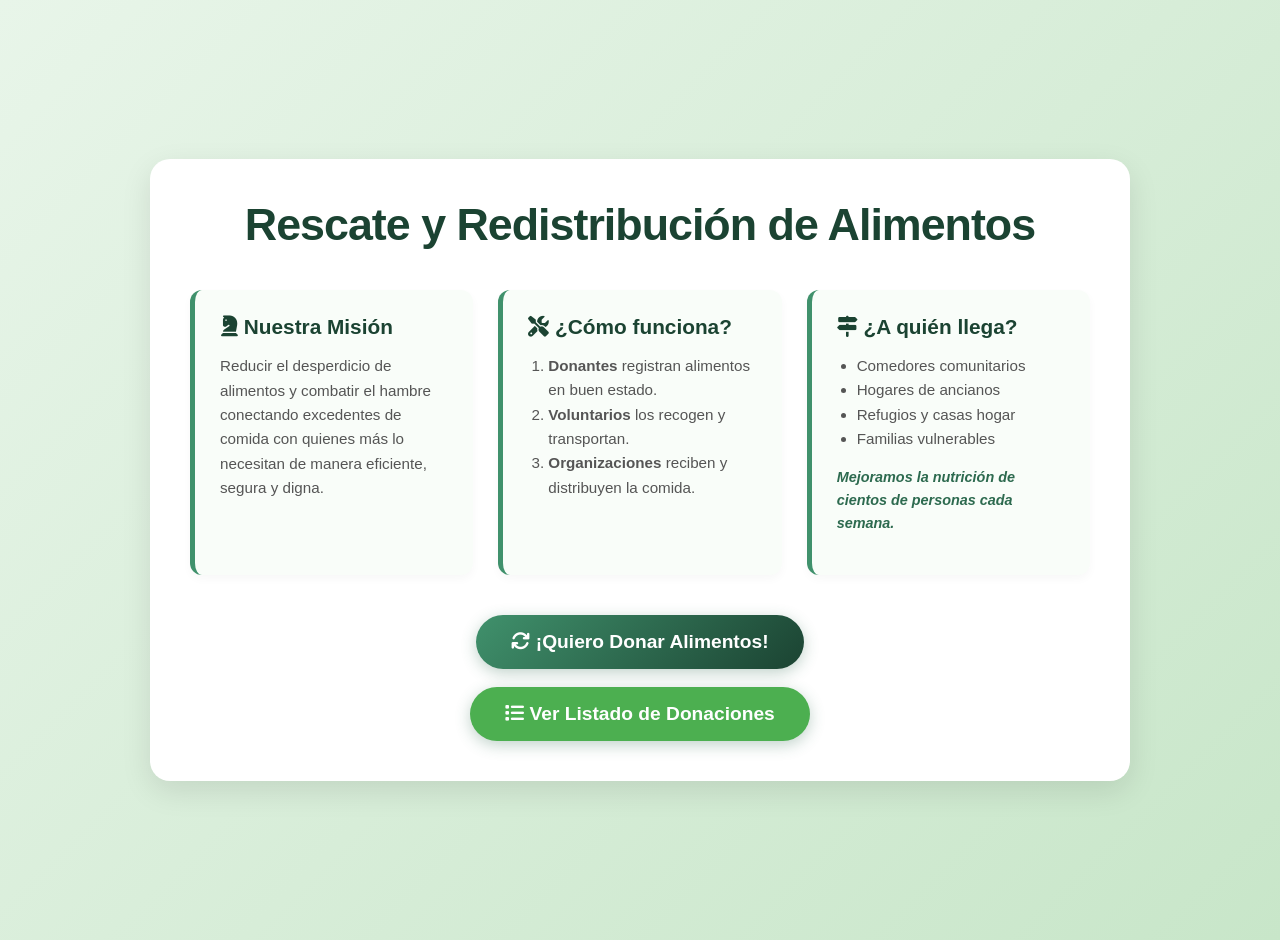
==== templates/index.html @ bda78c98 "Cambios al proyecto Se cambiaron, los iconos, se agrego un archivo donde se guardan los datos y se a" ====
<!DOCTYPE html>
<html lang="es">
<head>
    <meta charset="UTF-8">
    <meta name="viewport" content="width=device-width, initial-scale=1.0">
    <title>EcoMida - Inicio</title>
    <link rel="stylesheet" href="https://cdnjs.cloudflare.com/ajax/libs/font-awesome/6.5.0/css/all.min.css">
    <link rel="stylesheet" href="/static/style.css">
</head>
<body>
    <div class="contenedor">
        <header class="cabecera animar-bajar">
            <h1>Rescate y Redistribución de Alimentos</h1>
            <p class="subtitulo"></p>
        </header>

        <div class="tarjeta-grid">
            <section class="tarjeta animar-subir delay-1">
                <h2><i class="fa-solid fa-chess-knight"></i> Nuestra Misión</h2>
                <p>Reducir el desperdicio de alimentos y combatir el hambre conectando excedentes de comida con quienes más lo necesitan de manera eficiente, segura y digna.</p>
            </section>

            <section class="tarjeta animar-subir delay-2">
                <h2><i class="fa-solid fa-screwdriver-wrench"></i>  ¿Cómo funciona?</h2>
                <ol>
                    <li><strong>Donantes</strong> registran alimentos en buen estado.</li>
                    <li><strong>Voluntarios</strong> los recogen y transportan.</li>
                    <li><strong>Organizaciones</strong> reciben y distribuyen la comida.</li>
                </ol>
            </section>

            <section class="tarjeta animar-subir delay-3">
                <h2><i class="fa-solid fa-signs-post"></i> ¿A quién llega?</h2>
                <ul>
                    <li>Comedores comunitarios</li>
                    <li>Hogares de ancianos</li>
                    <li>Refugios y casas hogar</li>
                    <li>Familias vulnerables</li>
                </ul>
                <p class="impacto">Mejoramos la nutrición de cientos de personas cada semana.</p>
            </section>
        </div>

        <div class="accion animar-subir delay-4">
            <a href="/formulario.html" class="boton-principal"><i class="fa-solid fa-arrows-rotate"></i> ¡Quiero Donar Alimentos!</a>
            <br><br>
        <a href="/listado" class="boton-principal btn-secundario">
            <i class="fa-solid fa-list"></i> Ver Listado de Donaciones
        </a>
        </div>
    </div>
</body>
</html>
---- static/style.css ----
/* Variables de colores para mantener armonía */
:root {
    --verde-oscuro: #1b4332;
    --verde-principal: #2d6a4f;
    --verde-claro: #40916c;
    --fondo-gradiente: linear-gradient(135deg, #e8f5e9 0%, #c8e6c9 100%);
    --blanco: #ffffff;
    --texto: #333333;
}

/* Estilos Generales */
body {
    font-family: 'Poppins', sans-serif;
    background: var(--fondo-gradiente);
    color: var(--texto);
    margin: 0;
    padding: 20px;
    display: flex;
    justify-content: center;
    align-items: center;
    min-height: 100vh;
}

.contenedor {
    background-color: var(--blanco);
    padding: 40px;
    border-radius: 20px;
    box-shadow: 0 10px 30px rgba(0,0,0,0.1);
    max-width: 900px; /* Más ancho para que respiren las tarjetas */
    width: 100%;
}

/* Cabecera */
.cabecera {
    text-align: center;
    margin-bottom: 40px;
}

.cabecera h1 {
    color: var(--verde-oscuro);
    font-size: 2.8rem;
    margin: 0;
    font-weight: 700;
    letter-spacing: -1px;
}

.subtitulo {
    color: var(--verde-principal);
    font-size: 1.2rem;
    font-weight: 300;
    margin-top: 5px;
}

/* Cuadrícula de Tarjetas */
.tarjeta-grid {
    display: grid;
    /* Esto hace que en compu se vean 3 columnas y en celular 1 */
    grid-template-columns: repeat(auto-fit, minmax(250px, 1fr));
    gap: 25px;
    margin-bottom: 40px;
}

.tarjeta {
    background: #f9fdf9;
    border-left: 5px solid var(--verde-claro);
    padding: 25px;
    border-radius: 12px;
    box-shadow: 0 4px 10px rgba(0,0,0,0.03);
    transition: transform 0.3s ease, box-shadow 0.3s ease;
    text-align: left;
}

/* Efecto al pasar el mouse sobre la tarjeta */
.tarjeta:hover {
    transform: translateY(-8px);
    box-shadow: 0 10px 20px rgba(45, 106, 79, 0.1);
}

.tarjeta h2 {
    color: var(--verde-oscuro);
    font-size: 1.3rem;
    margin-top: 0;
    margin-bottom: 15px;
    font-weight: 600;
}

.tarjeta p, .tarjeta li {
    font-size: 0.95rem;
    line-height: 1.6;
    color: #555;
}

.tarjeta ul, .tarjeta ol {
    padding-left: 20px;
    margin: 0;
}

.impacto {
    font-style: italic;
    color: var(--verde-principal) !important;
    font-weight: 600;
    margin-top: 15px !important;
    font-size: 0.9rem !important;
}

/* Botón Principal */
.accion {
    text-align: center;
}

.boton-principal {
    display: inline-block;
    background: linear-gradient(135deg, var(--verde-claro) 0%, var(--verde-oscuro) 100%);
    color: white;
    padding: 16px 35px;
    font-size: 1.2rem;
    font-weight: 600;
    text-decoration: none;
    border-radius: 50px;
    box-shadow: 0 4px 15px rgba(45, 106, 79, 0.3);
    transition: all 0.3s ease;
}

.boton-principal:hover {
    transform: scale(1.05) translateY(-2px);
    box-shadow: 0 8px 25px rgba(45, 106, 79, 0.5);
}

/* --- ANIMACIONES FLUIDAS --- */
.animar-bajar { animation: bajar 0.8s cubic-bezier(0.25, 1, 0.5, 1) forwards; opacity: 0; }
.animar-subir { animation: subir 0.8s cubic-bezier(0.25, 1, 0.5, 1) forwards; opacity: 0; }

/* Retrasos para el efecto en cascada */
.delay-1 { animation-delay: 0.1s; }
.delay-2 { animation-delay: 0.3s; }
.delay-3 { animation-delay: 0.5s; }
.delay-4 { animation-delay: 0.7s; }

@keyframes bajar {
    0% { opacity: 0; transform: translateY(-30px); }
    100% { opacity: 1; transform: translateY(0); }
}

@keyframes subir {
    0% { opacity: 0; transform: translateY(40px); }
    100% { opacity: 1; transform: translateY(0); }
}

/* Responsivo para celulares */
@media (max-width: 600px) {
    .contenedor { padding: 25px 15px; }
    .cabecera h1 { font-size: 2.2rem; }
    .boton-principal { width: 100%; box-sizing: border-box; }
}
.btn-secundario {
    background: #4caf50;
}

.btn-eliminar {
    display: inline-flex;
    align-items: center;
    gap: 6px;
    margin-top: 8px;
    padding: 8px 14px;
    font-size: 14px;
    color: #fff;
    background: linear-gradient(135deg, #40916c, #2d694e);
    border-radius: 20px;
    text-decoration: none;
    font-weight: bold;
    box-shadow: 0 2px 6px rgba(0,0,0,0.2);
    transition: all 0.3s ease;
}

.btn-eliminar:hover {
    background: linear-gradient(135deg, #328560, #40916c);
    transform: translateY(-2px);
}

.btn-eliminar:active {
    transform: scale(0.95);
}
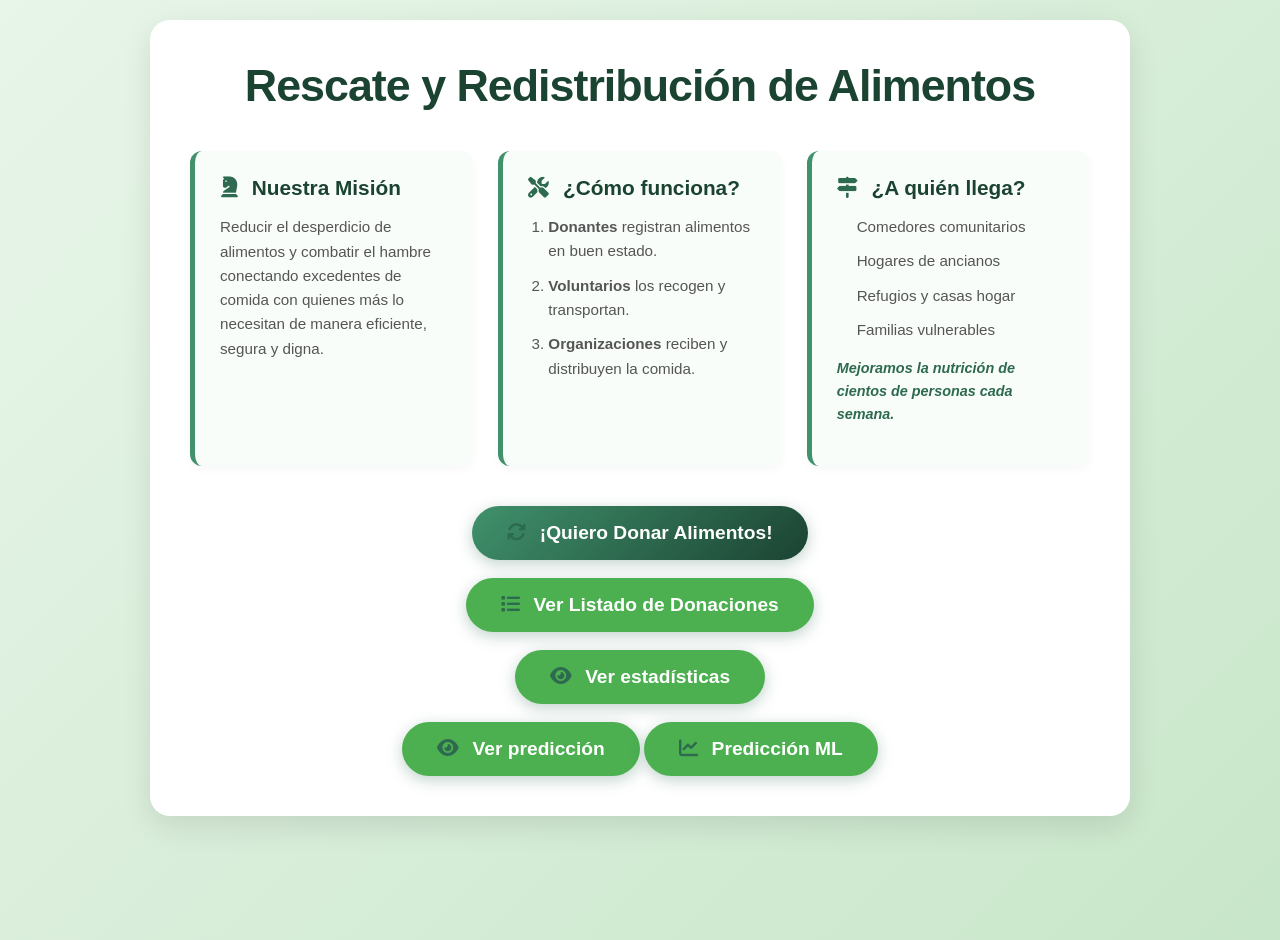
==== commit ad78c1c6: "Cambios Se agregaron mas elementos al json, graficas y 2 predicciones" ====
--- a/templates/index.html
+++ b/templates/index.html
@@ -3,7 +3,8 @@
 <head>
     <meta charset="UTF-8">
     <meta name="viewport" content="width=device-width, initial-scale=1.0">
-    <title>EcoMida - Inicio</title>
+    <title>Avanzo - Inicio</title>
+    <link rel="icon" type="image/png" href="/static/Avanzo.PNG">
     <link rel="stylesheet" href="https://cdnjs.cloudflare.com/ajax/libs/font-awesome/6.5.0/css/all.min.css">
     <link rel="stylesheet" href="/static/style.css">
 </head>
@@ -42,10 +43,21 @@
         </div>
 
         <div class="accion animar-subir delay-4">
-            <a href="/formulario.html" class="boton-principal"><i class="fa-solid fa-arrows-rotate"></i> ¡Quiero Donar Alimentos!</a>
+        <a href="/formulario.html" class="boton-principal"><i class="fa-solid fa-arrows-rotate"></i> ¡Quiero Donar Alimentos!</a>
             <br><br>
         <a href="/listado" class="boton-principal btn-secundario">
             <i class="fa-solid fa-list"></i> Ver Listado de Donaciones
+        </a>
+            <br><br>
+        <a href="/estadisticas" class="boton-principal btn-secundario">
+            <i class="fa-solid fa-eye"></i> Ver estadísticas
+        </a>
+        <br><br>
+        <a href="/prediccion" class="boton-principal btn-secundario">
+            <i class="fa-solid fa-eye"></i> Ver predicción
+        </a>
+        <a href="/prediccion_ml" class="boton-principal btn-secundario">
+            <i class="fa-solid fa-chart-line"></i> Predicción ML
         </a>
         </div>
     </div>
--- a/static/style.css
+++ b/static/style.css
@@ -15,9 +15,6 @@
     color: var(--texto);
     margin: 0;
     padding: 20px;
-    display: flex;
-    justify-content: center;
-    align-items: center;
     min-height: 100vh;
 }
 
@@ -28,6 +25,7 @@
     box-shadow: 0 10px 30px rgba(0,0,0,0.1);
     max-width: 900px; /* Más ancho para que respiren las tarjetas */
     width: 100%;
+    margin: auto;
 }
 
 /* Cabecera */
@@ -161,6 +159,7 @@
     align-items: center;
     gap: 6px;
     margin-top: 8px;
+    margin-left: auto;
     padding: 8px 14px;
     font-size: 14px;
     color: #fff;
@@ -179,4 +178,48 @@
 
 .btn-eliminar:active {
     transform: scale(0.95);
+}
+li {
+    display: flex;
+    align-items: center;
+    gap: 10px;
+    margin-bottom: 10px;
+}
+.info-donacion {
+    flex: 1;
+    word-wrap: break-word;
+}
+
+li.icono {
+    display: flex;
+    align-items: center;
+    gap: 10px;
+    margin-bottom: 10px;
+}
+
+/* Para las listas normales dentro de tarjetas (como el ol de "Cómo funciona") */
+.tarjeta ol, .tarjeta ul {
+    display: block; /* vuelve al comportamiento normal */
+    padding-left: 20px;
+}
+
+.tarjeta ol li {
+    display: list-item; /* asegura que el número aparezca correctamente */
+    margin-bottom: 10px;
+}
+.grafica {
+    width: 100%;
+    max-width: 600px;
+    height: auto;
+    display: block;
+    margin: 20px auto;
+}
+@media (max-width: 600px) {
+    .grafica {
+        max-width: 100%;
+    }
+}
+i {
+    margin-right: 8px;
+    color: var(--verde-principal);
 }
